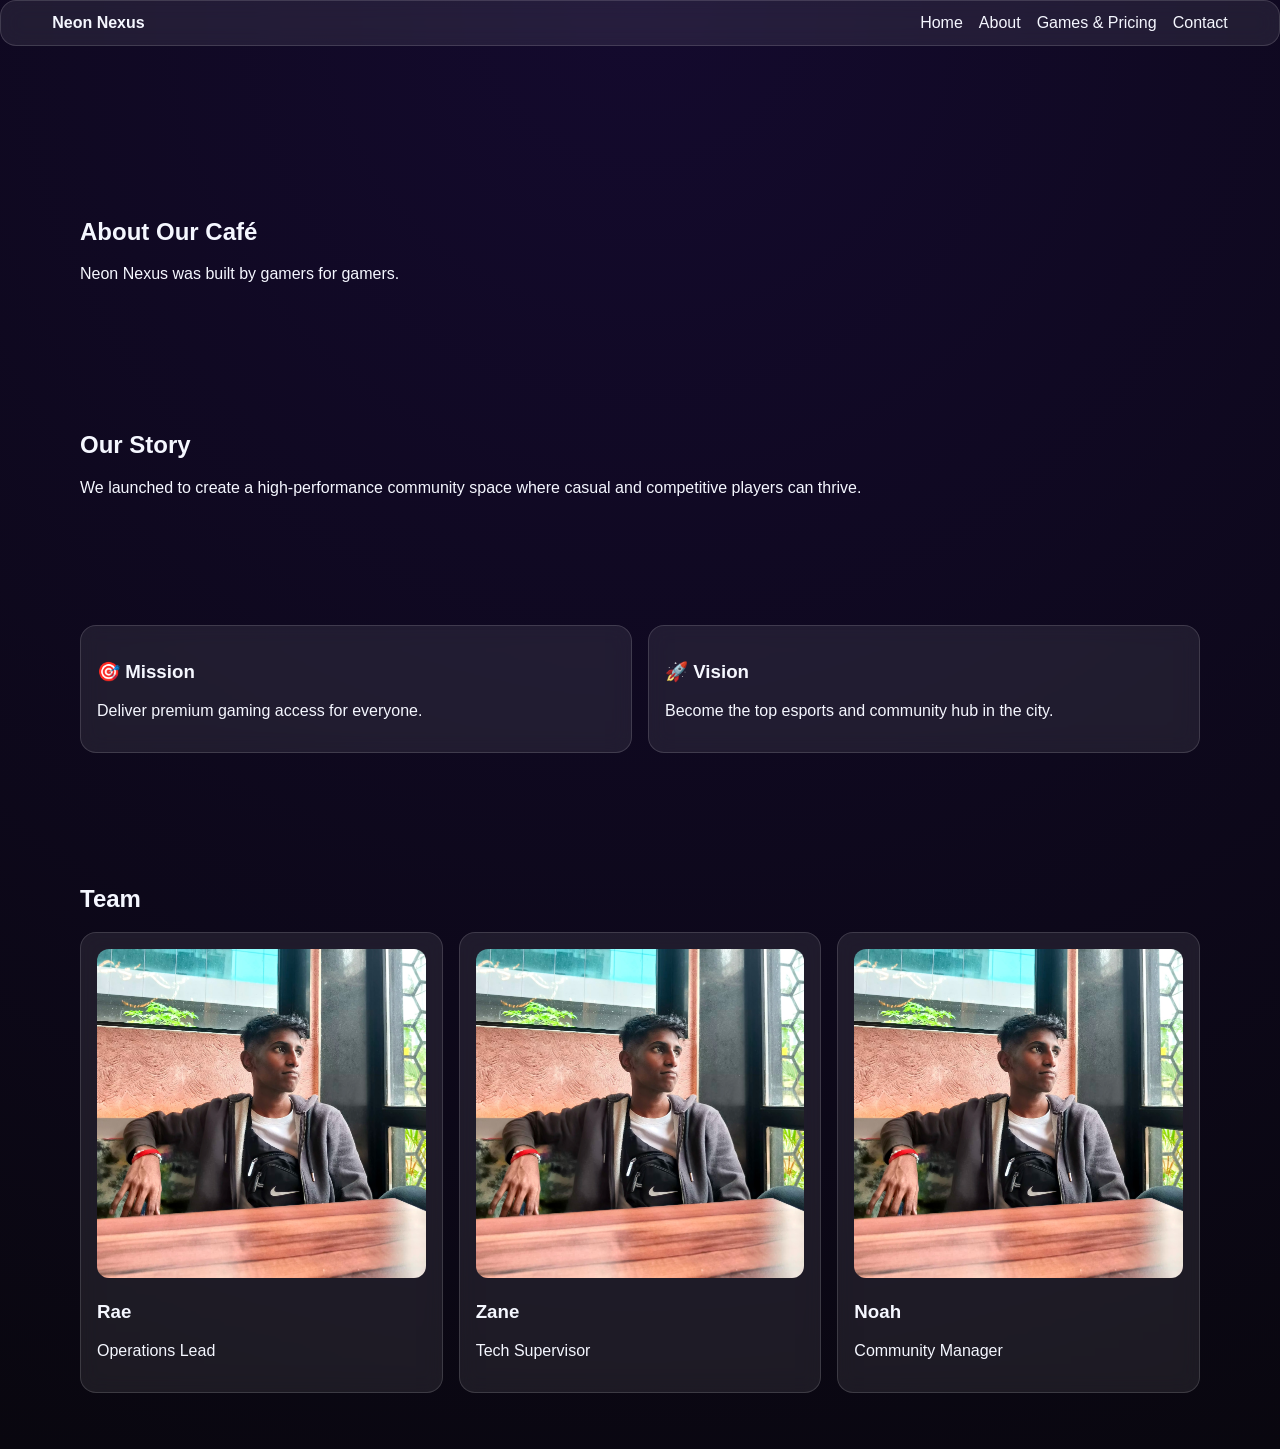
==== about.html @ 35963c0d "Build modern multi-page gaming cafe frontend" ====
<!DOCTYPE html><html lang="en"><head><meta charset="UTF-8"><meta name="viewport" content="width=device-width, initial-scale=1.0"><title>About | Neon Nexus</title><link rel="stylesheet" href="styles.css"></head><body>
<header class="navbar glass"><a class="brand" href="index.html">Neon Nexus</a><button class="menu-toggle" aria-label="Toggle menu" aria-expanded="false">☰</button><nav class="nav-links"><a href="index.html">Home</a><a href="about.html">About</a><a href="games.html">Games & Pricing</a><a href="contact.html">Contact</a></nav></header>
<main class="container page-pad"><section class="section"><h1>About Our Café</h1><p>Neon Nexus was built by gamers for gamers.</p></section><section class="section"><h2>Our Story</h2><p>We launched to create a high-performance community space where casual and competitive players can thrive.</p></section><section class="section grid cards-2"><article class="card glass"><h3>🎯 Mission</h3><p>Deliver premium gaming access for everyone.</p></article><article class="card glass"><h3>🚀 Vision</h3><p>Become the top esports and community hub in the city.</p></article></section><section class="section"><h2>Team</h2><div class="grid cards-3"><article class="card glass"><img src="web-developer.jpg" alt="Team member 1" loading="lazy"><h3>Rae</h3><p>Operations Lead</p></article><article class="card glass"><img src="web-developer.jpg" alt="Team member 2" loading="lazy"><h3>Zane</h3><p>Tech Supervisor</p></article><article class="card glass"><img src="web-developer.jpg" alt="Team member 3" loading="lazy"><h3>Noah</h3><p>Community Manager</p></article></div></section></main>
<script src="script.js"></script></body></html>
---- styles.css ----
:root{--bg:#09070f;--bg2:#140a2e;--neon:#3dbbff;--text:#f5f7ff;--muted:#b7bcce}
*{box-sizing:border-box}html,body{margin:0;font-family:Inter,sans-serif;background:radial-gradient(circle at top,var(--bg2),var(--bg));color:var(--text)}
h1,h2,h3{font-family:Orbitron,sans-serif}a{text-decoration:none;color:inherit}
.container{width:min(1120px,92%);margin:auto}.section{padding:3.5rem 0}.page-pad{padding-top:6rem}
.navbar{position:sticky;top:0;z-index:20;display:flex;justify-content:space-between;align-items:center;padding:.8rem 4%}
.glass{background:rgba(255,255,255,.08);backdrop-filter:blur(10px);border:1px solid rgba(255,255,255,.14);border-radius:16px}
.brand{font-family:Orbitron,sans-serif;font-weight:700}.menu-toggle{display:none;background:none;border:none;color:#fff;font-size:1.4rem}
.nav-links{display:flex;gap:1rem;align-items:center}
.btn{display:inline-block;padding:.75rem 1.2rem;border-radius:12px;background:linear-gradient(90deg,#2a2cff,var(--neon));box-shadow:0 0 20px #1a9fff55;color:white;font-weight:700;transition:.25s}.btn:hover{transform:translateY(-2px);box-shadow:0 0 28px #1a9fffaa}.btn-alt{background:transparent;border:1px solid var(--neon)}
.hero{min-height:100vh;background:url('web-developer.jpg') center/cover no-repeat;position:relative;display:grid;place-items:center}.hero-overlay{position:absolute;inset:0;background:linear-gradient(rgba(3,3,9,.75),rgba(5,5,17,.86))}.hero-content{position:relative;text-align:center;padding:2rem}.hero h1{font-size:clamp(2rem,6vw,4rem);margin:0}.hero p{color:var(--muted)}.cta-row{display:flex;gap:.8rem;justify-content:center;flex-wrap:wrap}
.grid{display:grid;gap:1rem}.cards-4{grid-template-columns:repeat(4,minmax(0,1fr))}.cards-3{grid-template-columns:repeat(3,minmax(0,1fr))}.cards-2{grid-template-columns:repeat(2,minmax(0,1fr))}
.card{padding:1rem}.price{font-size:2rem;color:var(--neon);font-weight:700}.split{display:grid;grid-template-columns:1.1fr 1fr;gap:1.5rem;align-items:center}.split img,.card img,.gallery-grid img{width:100%;border-radius:12px;transition:transform .3s}.gallery-grid{display:grid;grid-template-columns:repeat(3,1fr);gap:.8rem}.gallery-grid img:hover{transform:scale(1.04)}
.cta-banner{text-align:center;background:linear-gradient(120deg,rgba(61,187,255,.15),rgba(150,82,255,.2));margin-top:1rem}
.tabs{display:flex;gap:.5rem;margin:.8rem 0}.tab{padding:.6rem 1rem;border-radius:10px;border:1px solid #5e6ea8;background:transparent;color:#dce3ff;cursor:pointer}.tab.active{background:#2636ff}
.tab-panel{display:none}.tab-panel.active{display:grid}.booking{padding:1rem;display:grid;gap:.8rem;max-width:420px}input,textarea,select{width:100%;padding:.8rem;border-radius:10px;border:1px solid #60638c;background:#111428;color:#fff}textarea{min-height:110px}iframe{width:100%;height:340px;border:0;border-radius:12px}
.accordion{width:100%;text-align:left;padding:1rem;border:1px solid #434b7c;background:#121630;color:#fff;cursor:pointer}.panel{max-height:0;overflow:hidden;transition:max-height .3s ease;padding:0 1rem;background:#0d1022}
.fade-in{animation:fade .8s ease both}@keyframes fade{from{opacity:0;transform:translateY(14px)}to{opacity:1;transform:none}}
@media (max-width:900px){.cards-4,.cards-3{grid-template-columns:repeat(2,1fr)}.split{grid-template-columns:1fr}.menu-toggle{display:block}.nav-links{position:absolute;right:4%;top:64px;display:none;flex-direction:column;padding:1rem}.nav-links.open{display:flex}}
@media (max-width:560px){.cards-4,.cards-3,.cards-2,.gallery-grid{grid-template-columns:1fr}}
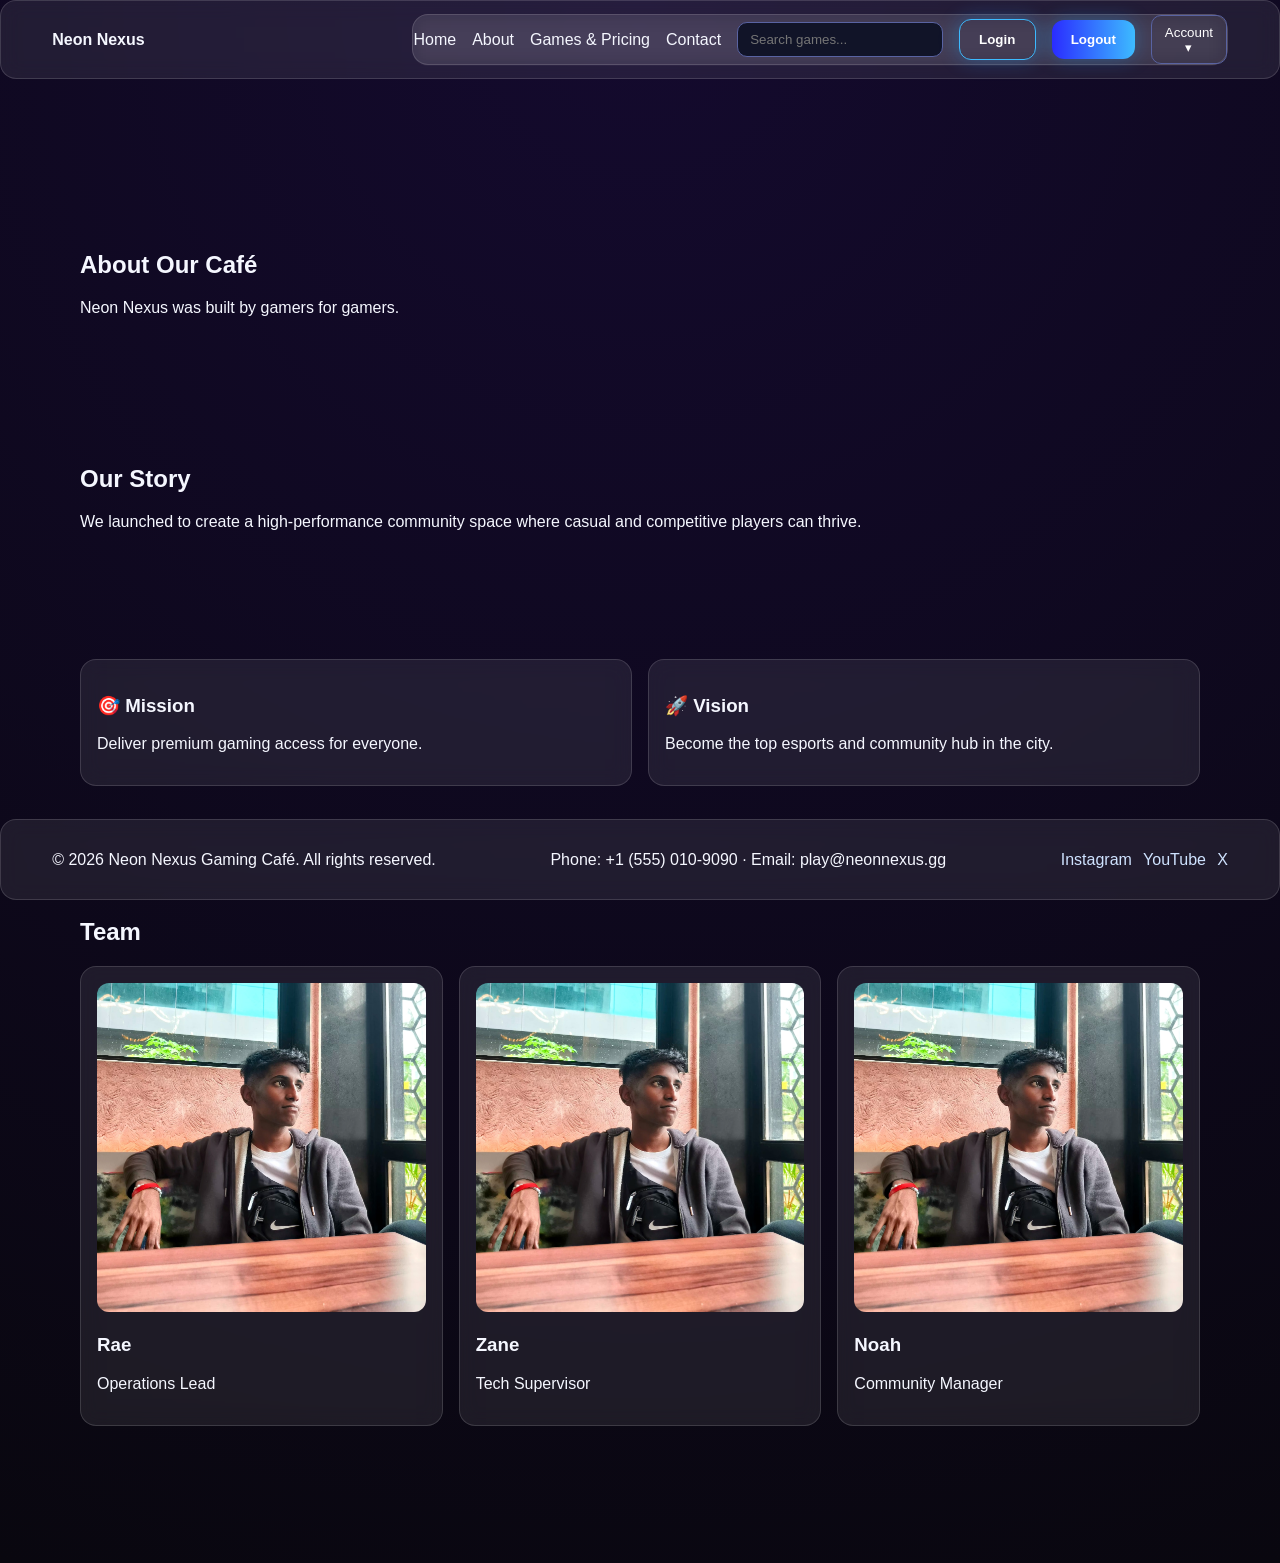
==== commit 94d15759: "Enhance navbar UX and add sticky footer across all pages" ====
--- a/about.html
+++ b/about.html
@@ -1,4 +1,27 @@
 <!DOCTYPE html><html lang="en"><head><meta charset="UTF-8"><meta name="viewport" content="width=device-width, initial-scale=1.0"><title>About | Neon Nexus</title><link rel="stylesheet" href="styles.css"></head><body>
-<header class="navbar glass"><a class="brand" href="index.html">Neon Nexus</a><button class="menu-toggle" aria-label="Toggle menu" aria-expanded="false">☰</button><nav class="nav-links"><a href="index.html">Home</a><a href="about.html">About</a><a href="games.html">Games & Pricing</a><a href="contact.html">Contact</a></nav></header>
+<header class="navbar glass">
+  <a class="brand" href="index.html">Neon Nexus</a>
+  <button class="menu-toggle" aria-label="Toggle menu" aria-expanded="false">☰</button>
+  <nav class="nav-links glass" aria-label="Main navigation">
+    <a href="index.html">Home</a><a href="about.html">About</a><a href="games.html">Games & Pricing</a><a href="contact.html">Contact</a>
+    <div class="nav-utilities">
+      <input class="search-input" type="search" aria-label="Search games" placeholder="Search games..."/>
+      <button class="btn btn-alt" type="button">Login</button>
+      <button class="btn" type="button">Logout</button>
+      <div class="dropdown">
+        <button class="dropdown-toggle" type="button" aria-expanded="false">Account ▾</button>
+        <div class="dropdown-menu glass" role="menu">
+          <a href="#" role="menuitem">Profile Settings</a><a href="#" role="menuitem">Booking History</a><a href="#" role="menuitem">Help Center</a>
+        </div>
+      </div>
+    </div>
+  </nav>
+</header>
 <main class="container page-pad"><section class="section"><h1>About Our Café</h1><p>Neon Nexus was built by gamers for gamers.</p></section><section class="section"><h2>Our Story</h2><p>We launched to create a high-performance community space where casual and competitive players can thrive.</p></section><section class="section grid cards-2"><article class="card glass"><h3>🎯 Mission</h3><p>Deliver premium gaming access for everyone.</p></article><article class="card glass"><h3>🚀 Vision</h3><p>Become the top esports and community hub in the city.</p></article></section><section class="section"><h2>Team</h2><div class="grid cards-3"><article class="card glass"><img src="web-developer.jpg" alt="Team member 1" loading="lazy"><h3>Rae</h3><p>Operations Lead</p></article><article class="card glass"><img src="web-developer.jpg" alt="Team member 2" loading="lazy"><h3>Zane</h3><p>Tech Supervisor</p></article><article class="card glass"><img src="web-developer.jpg" alt="Team member 3" loading="lazy"><h3>Noah</h3><p>Community Manager</p></article></div></section></main>
-<script src="script.js"></script></body></html>
+<footer class="site-footer glass">
+  <p>© 2026 Neon Nexus Gaming Café. All rights reserved.</p>
+  <p>Phone: +1 (555) 010-9090 · Email: play@neonnexus.gg</p>
+  <div class="footer-social"><a href="#" aria-label="Instagram">Instagram</a><a href="#" aria-label="YouTube">YouTube</a><a href="#" aria-label="X">X</a></div>
+</footer>
+<script src="script.js"></script>
+</body></html>
--- a/styles.css
+++ b/styles.css
@@ -1,12 +1,15 @@
 :root{--bg:#09070f;--bg2:#140a2e;--neon:#3dbbff;--text:#f5f7ff;--muted:#b7bcce}
 *{box-sizing:border-box}html,body{margin:0;font-family:Inter,sans-serif;background:radial-gradient(circle at top,var(--bg2),var(--bg));color:var(--text)}
+body{min-height:100vh;display:flex;flex-direction:column}main{flex:1}
 h1,h2,h3{font-family:Orbitron,sans-serif}a{text-decoration:none;color:inherit}
 .container{width:min(1120px,92%);margin:auto}.section{padding:3.5rem 0}.page-pad{padding-top:6rem}
-.navbar{position:sticky;top:0;z-index:20;display:flex;justify-content:space-between;align-items:center;padding:.8rem 4%}
+.navbar{position:sticky;top:0;z-index:20;display:flex;justify-content:space-between;align-items:center;padding:.8rem 4%;gap:.8rem}
 .glass{background:rgba(255,255,255,.08);backdrop-filter:blur(10px);border:1px solid rgba(255,255,255,.14);border-radius:16px}
 .brand{font-family:Orbitron,sans-serif;font-weight:700}.menu-toggle{display:none;background:none;border:none;color:#fff;font-size:1.4rem}
-.nav-links{display:flex;gap:1rem;align-items:center}
-.btn{display:inline-block;padding:.75rem 1.2rem;border-radius:12px;background:linear-gradient(90deg,#2a2cff,var(--neon));box-shadow:0 0 20px #1a9fff55;color:white;font-weight:700;transition:.25s}.btn:hover{transform:translateY(-2px);box-shadow:0 0 28px #1a9fffaa}.btn-alt{background:transparent;border:1px solid var(--neon)}
+.nav-links,.nav-utilities{display:flex;gap:1rem;align-items:center}.nav-actions{display:flex;gap:.6rem;align-items:center}
+.search-input{padding:.55rem .75rem;border-radius:10px;border:1px solid #5963a2;background:#111428;color:#fff;min-width:170px}
+.dropdown{position:relative}.dropdown-toggle{background:transparent;border:1px solid #5963a2;color:#fff;border-radius:10px;padding:.55rem .8rem;cursor:pointer}.dropdown-menu{position:absolute;right:0;top:calc(100% + .45rem);display:none;min-width:180px;padding:.6rem}.dropdown.open .dropdown-menu{display:grid;gap:.4rem}
+.btn{display:inline-block;padding:.75rem 1.2rem;border-radius:12px;background:linear-gradient(90deg,#2a2cff,var(--neon));box-shadow:0 0 20px #1a9fff55;color:white;font-weight:700;transition:.25s;border:none;cursor:pointer}.btn:hover{transform:translateY(-2px);box-shadow:0 0 28px #1a9fffaa}.btn-alt{background:transparent;border:1px solid var(--neon)}
 .hero{min-height:100vh;background:url('web-developer.jpg') center/cover no-repeat;position:relative;display:grid;place-items:center}.hero-overlay{position:absolute;inset:0;background:linear-gradient(rgba(3,3,9,.75),rgba(5,5,17,.86))}.hero-content{position:relative;text-align:center;padding:2rem}.hero h1{font-size:clamp(2rem,6vw,4rem);margin:0}.hero p{color:var(--muted)}.cta-row{display:flex;gap:.8rem;justify-content:center;flex-wrap:wrap}
 .grid{display:grid;gap:1rem}.cards-4{grid-template-columns:repeat(4,minmax(0,1fr))}.cards-3{grid-template-columns:repeat(3,minmax(0,1fr))}.cards-2{grid-template-columns:repeat(2,minmax(0,1fr))}
 .card{padding:1rem}.price{font-size:2rem;color:var(--neon);font-weight:700}.split{display:grid;grid-template-columns:1.1fr 1fr;gap:1.5rem;align-items:center}.split img,.card img,.gallery-grid img{width:100%;border-radius:12px;transition:transform .3s}.gallery-grid{display:grid;grid-template-columns:repeat(3,1fr);gap:.8rem}.gallery-grid img:hover{transform:scale(1.04)}
@@ -14,6 +17,8 @@
 .tabs{display:flex;gap:.5rem;margin:.8rem 0}.tab{padding:.6rem 1rem;border-radius:10px;border:1px solid #5e6ea8;background:transparent;color:#dce3ff;cursor:pointer}.tab.active{background:#2636ff}
 .tab-panel{display:none}.tab-panel.active{display:grid}.booking{padding:1rem;display:grid;gap:.8rem;max-width:420px}input,textarea,select{width:100%;padding:.8rem;border-radius:10px;border:1px solid #60638c;background:#111428;color:#fff}textarea{min-height:110px}iframe{width:100%;height:340px;border:0;border-radius:12px}
 .accordion{width:100%;text-align:left;padding:1rem;border:1px solid #434b7c;background:#121630;color:#fff;cursor:pointer}.panel{max-height:0;overflow:hidden;transition:max-height .3s ease;padding:0 1rem;background:#0d1022}
+.site-footer{position:sticky;bottom:0;margin-top:auto;padding:.9rem 4%;display:flex;justify-content:space-between;align-items:center;gap:1rem;flex-wrap:wrap}.footer-social{display:flex;gap:.7rem}.footer-social a{color:#cfe3ff}
 .fade-in{animation:fade .8s ease both}@keyframes fade{from{opacity:0;transform:translateY(14px)}to{opacity:1;transform:none}}
-@media (max-width:900px){.cards-4,.cards-3{grid-template-columns:repeat(2,1fr)}.split{grid-template-columns:1fr}.menu-toggle{display:block}.nav-links{position:absolute;right:4%;top:64px;display:none;flex-direction:column;padding:1rem}.nav-links.open{display:flex}}
-@media (max-width:560px){.cards-4,.cards-3,.cards-2,.gallery-grid{grid-template-columns:1fr}}
+@media (max-width:1000px){.nav-utilities{display:none}.menu-toggle{display:block}.nav-links{position:absolute;right:4%;top:64px;display:none;flex-direction:column;padding:1rem}.nav-links.open{display:flex}.nav-links .nav-utilities{display:grid}}
+@media (max-width:900px){.cards-4,.cards-3{grid-template-columns:repeat(2,1fr)}.split{grid-template-columns:1fr}}
+@media (max-width:560px){.cards-4,.cards-3,.cards-2,.gallery-grid{grid-template-columns:1fr}.site-footer{justify-content:center;text-align:center}}
